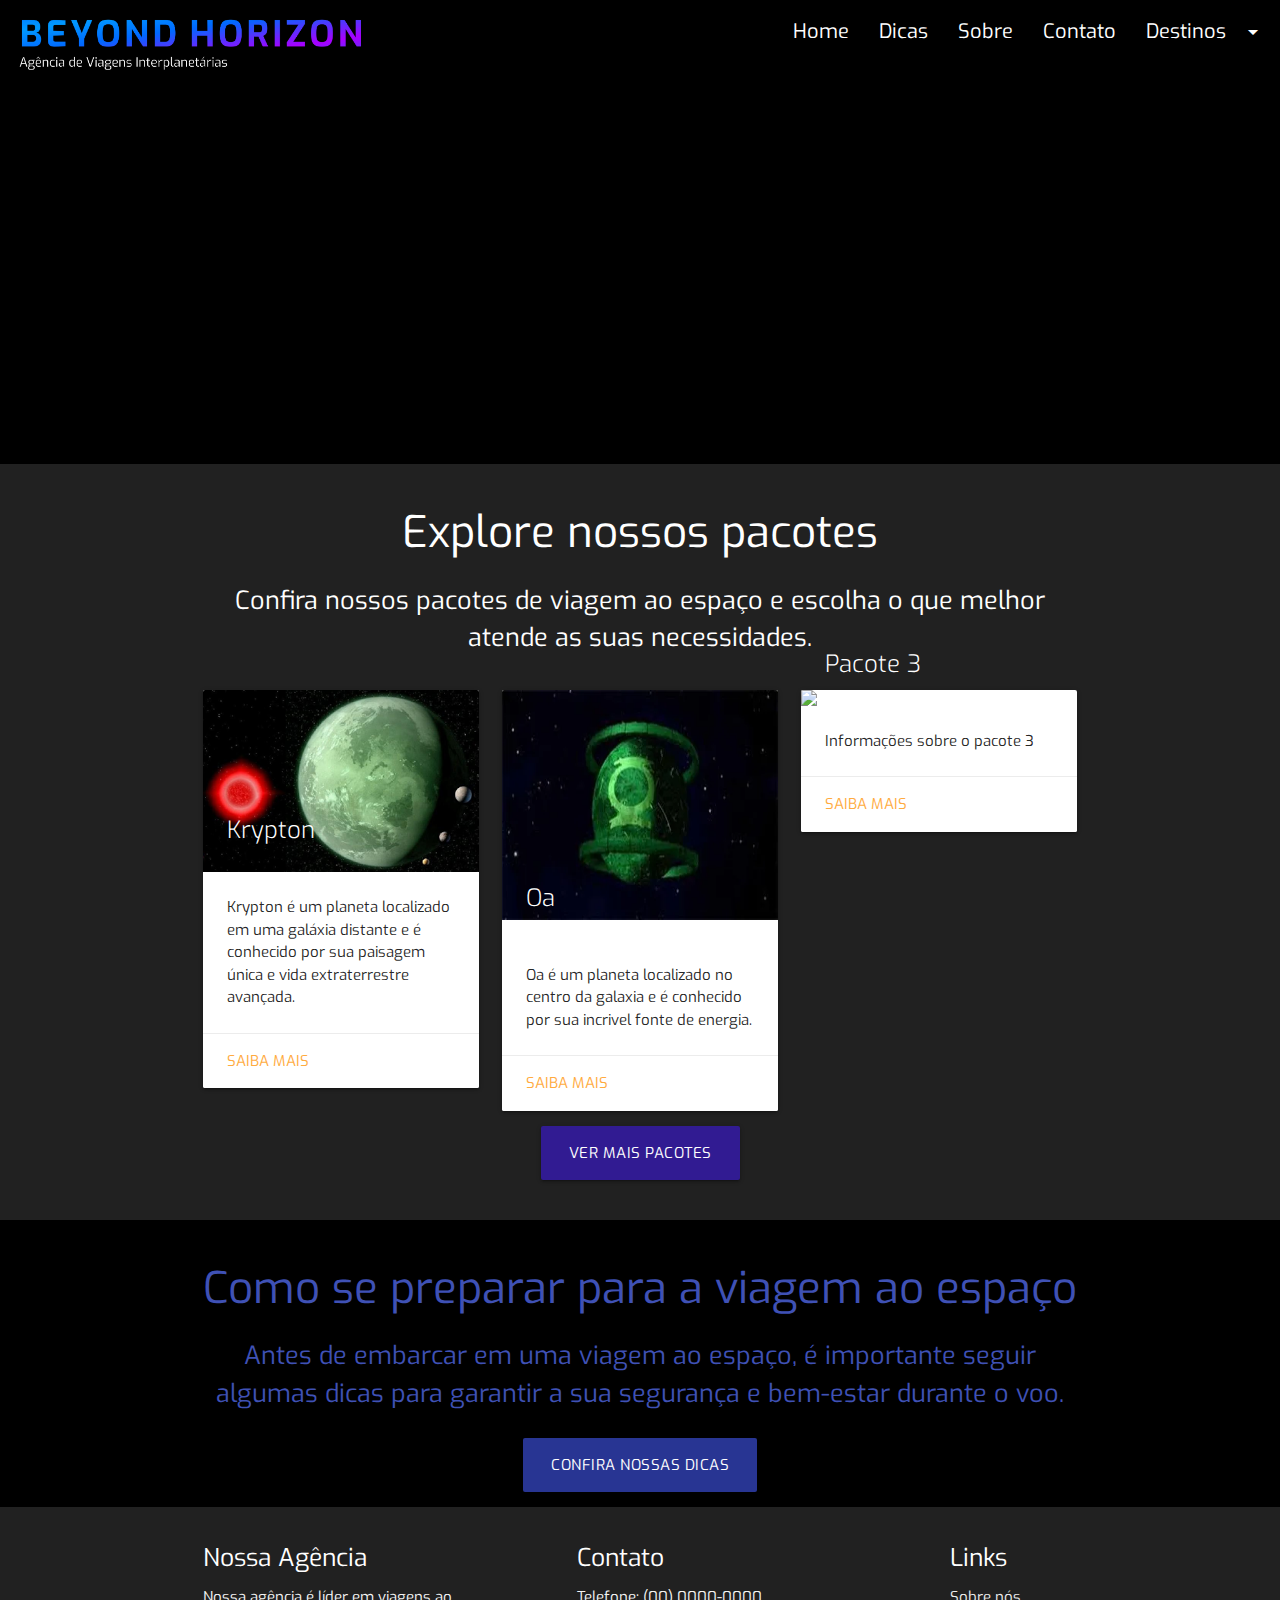
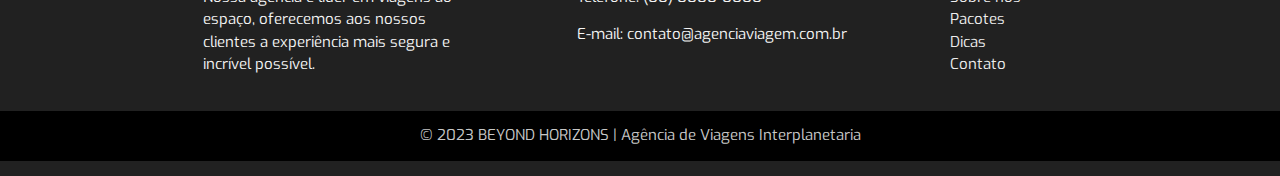
==== index.html @ 0f730738 "add lua e marte na navbar index" ====
<!DOCTYPE html>
<html>
<head>
  <!--Import Google Icon Font-->
  <link href="https://fonts.googleapis.com/icon?family=Material+Icons" rel="stylesheet">
  <link href="https://fonts.googleapis.com/css2?family=Exo&display=swap" rel="stylesheet">
  <!-- Compiled and minified CSS -->
  <link rel="stylesheet" href="https://cdnjs.cloudflare.com/ajax/libs/materialize/1.0.0/css/materialize.min.css">
  <!--Let browser know website is optimized for mobile-->
  <meta name="viewport" content="width=device-width, initial-scale=1.0" />
  <style>
    .navbar-fixed nav a {
      font-size: 20px;
    }
    .carousel-text {
      position: absolute;
      bottom: 20px;
      left: 20px;
      right: 20px;
      color: #fff;
      background-color: rgba(0, 0, 0, 0.3);
      padding: 20px;
    }
  </style>
</head>

<body style="background-color:black; font-family: 'Exo';">
 
  <!--Navbar-->
  <div class="navbar-fixed">
    <ul id="dropdown1" class="dropdown-content purple darken-4">
      <li><a href="planets/planet01.html"><span class="white-text text-darken-2">Krypton</span></a></li>
      <li><a href="planets/planet02.html"><span class="white-text text-darken-2">Oa</span></a></li>
      <li><a href="planets/planet03.html"><span class="white-text text-darken-2">Planet 03</span></a></li>
      <li><a href="planets/planet04.html"><span class="white-text text-darken-2">Planet 04</span></a></li>
      <li><a href="planets/planet05.html"><span class="white-text text-darken-2">Lua</span></a></li>
      <li><a href="planets/planet06.html"><span class="white-text text-darken-2">Marte</span></a></li>
    </ul>
    <nav>
      <div class="nav-wrapper black" style="height: 90px;">
        <a href="index.html" class="responsive-img center"><img src="img/logo02.png" alt="" style="height: 110%"></a>
        <ul class="right hide-on-med-and-down">
          <li><a href="index.html">Home</a></li>
          <li><a href="dicas.html">Dicas</a></li>
          <li><a href="about.html">Sobre</a></li>
          <li><a href="contact.html">Contato</a></li>
          <li><a class="dropdown-trigger" href="#!" data-target="dropdown1">Destinos<i
                class="material-icons right">arrow_drop_down</i></a></li>
        </ul>
      </div>
    </nav>
  </div>
  <!-- copiar ate aqui-->

  <!-- Carrossel de Imagens -->
  <div class="carousel carousel-slider center" data-indicators="true">
    <!-- Adicionar as imagens ao carrossel -->
    <div class="carousel-item black white-text flow-text" href="#one!">
      <div class="carousel-text">
        <h1>CONHEÇA NOVOS MUNDOS</h1>
      </div>
      <img src="img/carousel01.png" alt="Imagem 1">
    </div>
    <div class="carousel-item black white-text flow-text" href="#two!">
      <img src="img/carousel03.png" alt="Imagem 2">
      <div class="carousel-text">
        <h1>EXPLORE O INEXPLORÁVEL</h1>
      </div>
    </div>
    <div class="carousel-item black white-text flow-text" href="#three!">
      <img src="img/carousel02.png" alt="Imagem 3">
      <div class="carousel-text">
        <h1>SEJA UM PIONEIRO ESPACIAL</h1>
      </div>
    </div>
  </div>

  <!-- Seção de pacotes de viagem -->
  <div class="section grey darken-4">
    <div class="container ">
      <h3 class="white-text center-align">Explore nossos pacotes</h3>
      <p class="white-text flow-text center-align">Confira nossos pacotes de viagem ao espaço e escolha o que melhor atende as suas necessidades.</p>
      <div class="row">
        <div class="col s12 m4">
          <div class="card">
            <div class="card-image">
              <img src="img/krypton01.png">
              <span class="card-title">Krypton</span>
            </div>
            <div class="card-content">
              <p>Krypton é um planeta localizado em uma galáxia distante e é conhecido por sua paisagem única e vida extraterrestre avançada.</p>
            </div>
            <div class="card-action">
              <a href="./planets/planet01.html">Saiba mais</a>
            </div>
          </div>
        </div>

        <div class="col s12 m4">
          <div class="card">
            <div class="card-image" style ="height:250px">
              <img src="./img/oa-planeta.webp" style ="height:230px">
              <span class="card-title">Oa</span>
            </div>
            <div class="card-content">
              <p>Oa é um planeta localizado no centro da galaxia e é conhecido por sua incrivel fonte de energia.</p>
            </div>
            <div class="card-action">
              <a href="./planets/planet02.html">Saiba mais</a>
            </div>
          </div>
        </div>

        <div class="col s12 m4">
          <div class="card">
            <div class="card-image">
              <img src="https://via.placeholder.com/400x200/00bfff/fff?text=Pacote+3">
              <span class="card-title">Pacote 3</span>
            </div>
            <div class="card-content">
              <p>Informações sobre o pacote 3</p>
            </div>
            <div class="card-action">
              <a href="#">Saiba mais</a>
            </div>
          </div>
        </div>
        <div class="row">
          <div class="col s12 m12 center-align">
            <a class="waves-effect waves-light btn-large deep-purple darken-4" href="planetas.html">Ver mais pacotes</a>
          </div>
        </div>
      </div>
    </div>


    <div class="section black">
      <div class="container">
        <h3 class="center-align indigo-text accent-4">Como se preparar para a viagem ao espaço</h3>
        <p class="flow-text center-align indigo-text accent-3">Antes de embarcar em uma viagem ao espaço, é importante seguir algumas dicas para garantir a sua segurança e bem-estar durante o voo.</p>
      </div>
      <div class="col s12 m12 center-align">
        <a class="waves-effect waves-light btn-large indigo darken-3" href="dicas.html">Confira nossas Dicas</a>
      </div>
    </div>


    <!-- Adicione um rodapé à página -->
    <footer class="page-footer grey darken-4">
      <div class="container">
        <div class="row">
          <div class="col s6 m4">
            <h5 class="white-text">Nossa Agência</h5>
            <p class="grey-text text-lighten-4">Nossa agência é líder em viagens ao espaço, oferecemos aos
              nossos clientes a experiência mais segura e incrível possível.</p>
          </div>
          <div class="col s6 m1"></div>
          <div class="col s6 m5">
            <h5 class="white-text">Contato</h5>
            <p class="grey-text text-lighten-4">Telefone: (00) 0000-0000</p>
            <p class="grey-text text-lighten-4">E-mail: contato@agenciaviagem.com.br</p>
          </div>
          <div class="col s6 m2">
            <h5 class="white-text">Links</h5>
            <ul>
              <li><a class="grey-text text-lighten-3" href="#!">Sobre nós</a></li>
              <li><a class="grey-text text-lighten-3" href="#!">Pacotes</a></li>
              <li><a class="grey-text text-lighten-3" href="#!">Dicas</a></li>
              <li><a class="grey-text text-lighten-3" href="#!">Contato</a></li>
            </ul>
          </div>
        </div>
      </div>
      <div class="footer-copyright black">
        <div class="container center-align">
          © 2023 BEYOND HORIZONS | Agência de Viagens Interplanetaria
        </div>
      </div>
    </footer>

    <!--JavaScript at end of body for optimized loading-->
    <script src="https://code.jquery.com/jquery-3.6.3.js"
      integrity="sha256-nQLuAZGRRcILA+6dMBOvcRh5Pe310sBpanc6+QBmyVM=" crossorigin="anonymous"></script>
    <!-- Compiled and minified JavaScript -->
    <script src="materialize/js/materialize.js"></script>
    <!-- Custon JS-->
    <script src="materialize/js/person.js"></script>
</body>
</html>
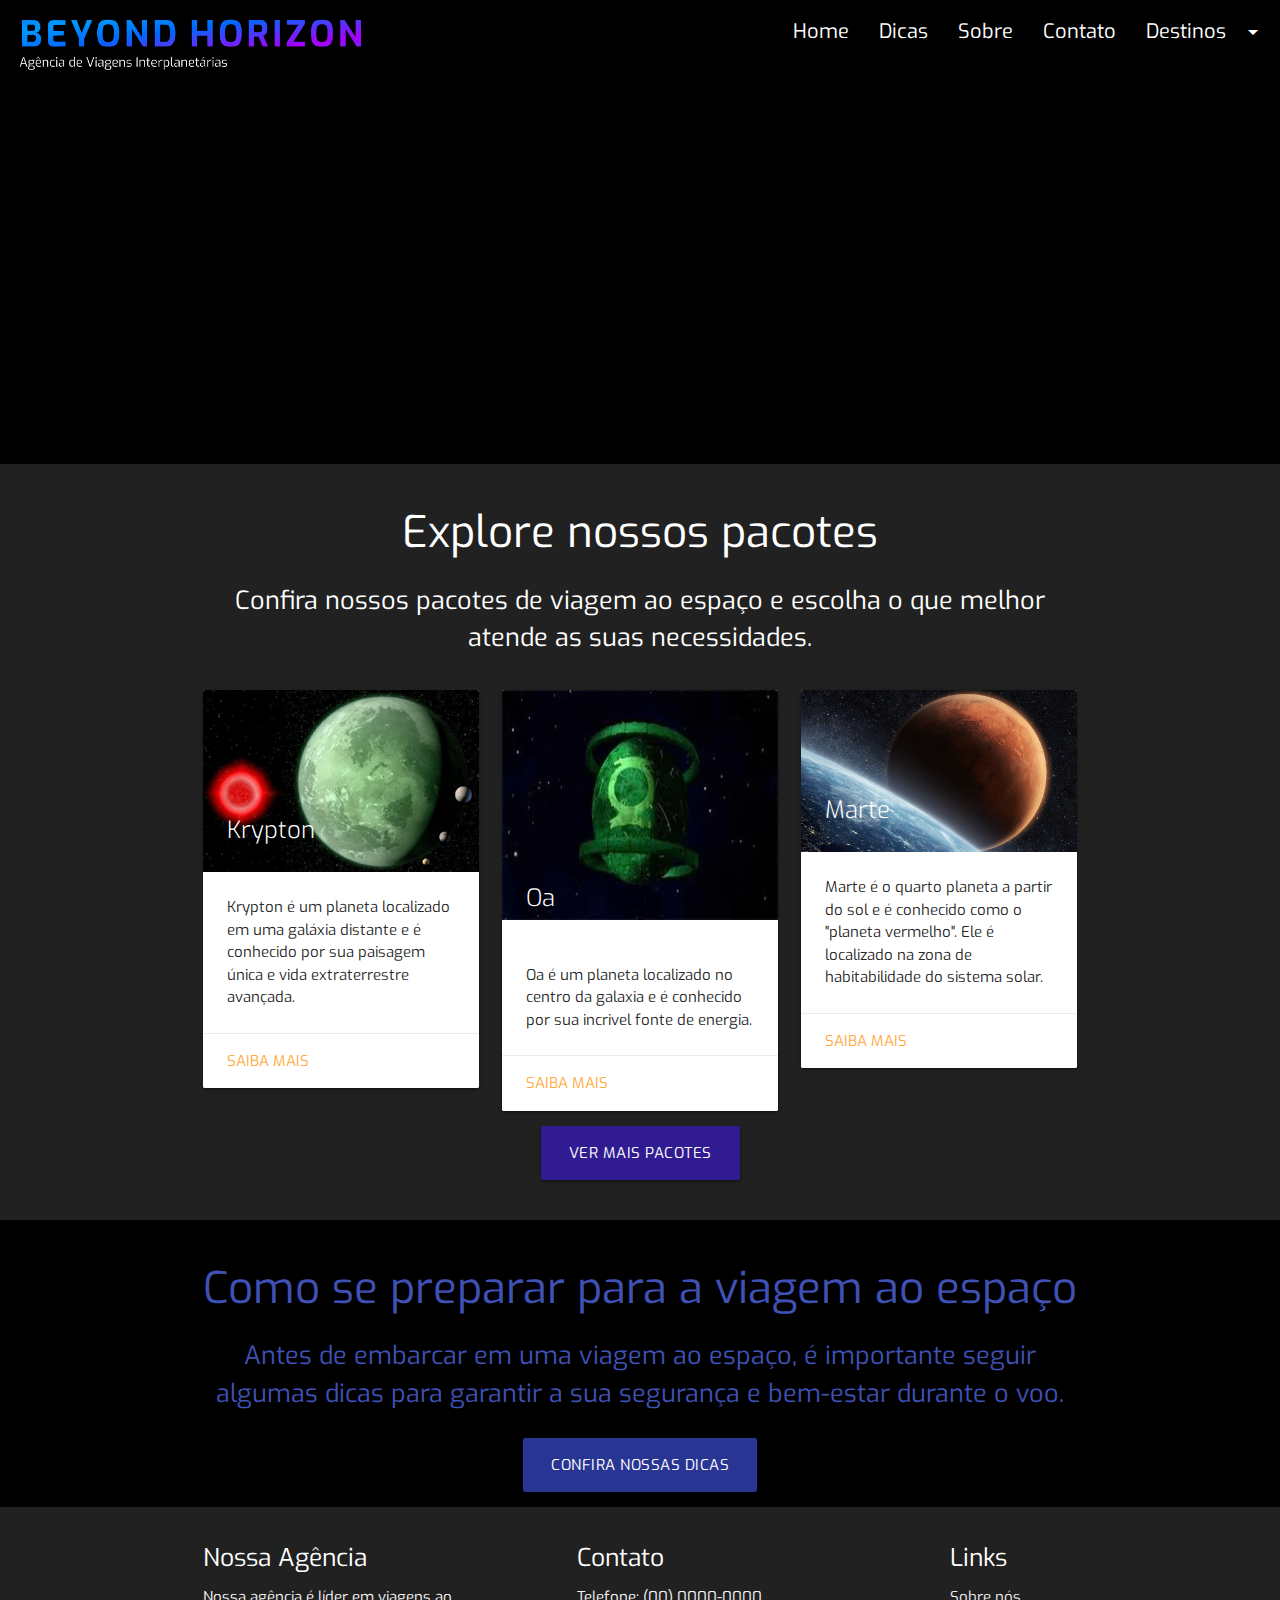
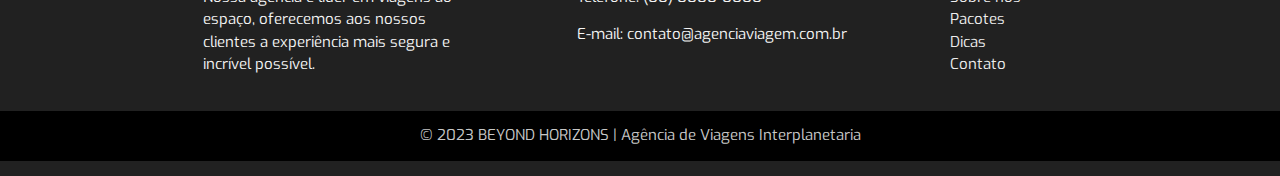
==== commit 6f146360: "add marte no card em index.html" ====
--- a/index.html
+++ b/index.html
@@ -114,14 +114,14 @@
         <div class="col s12 m4">
           <div class="card">
             <div class="card-image">
-              <img src="https://via.placeholder.com/400x200/00bfff/fff?text=Pacote+3">
-              <span class="card-title">Pacote 3</span>
+              <img src="./img/Marte-e-Terra.jpg">
+              <span class="card-title">Marte</span>
             </div>
             <div class="card-content">
-              <p>Informações sobre o pacote 3</p>
+              <p>Marte é o quarto planeta a partir do sol e é conhecido como o "planeta vermelho". Ele é localizado na zona de habitabilidade do sistema solar.</p>
             </div>
             <div class="card-action">
-              <a href="#">Saiba mais</a>
+              <a href="./planets/planet06.html">Saiba mais</a>
             </div>
           </div>
         </div>
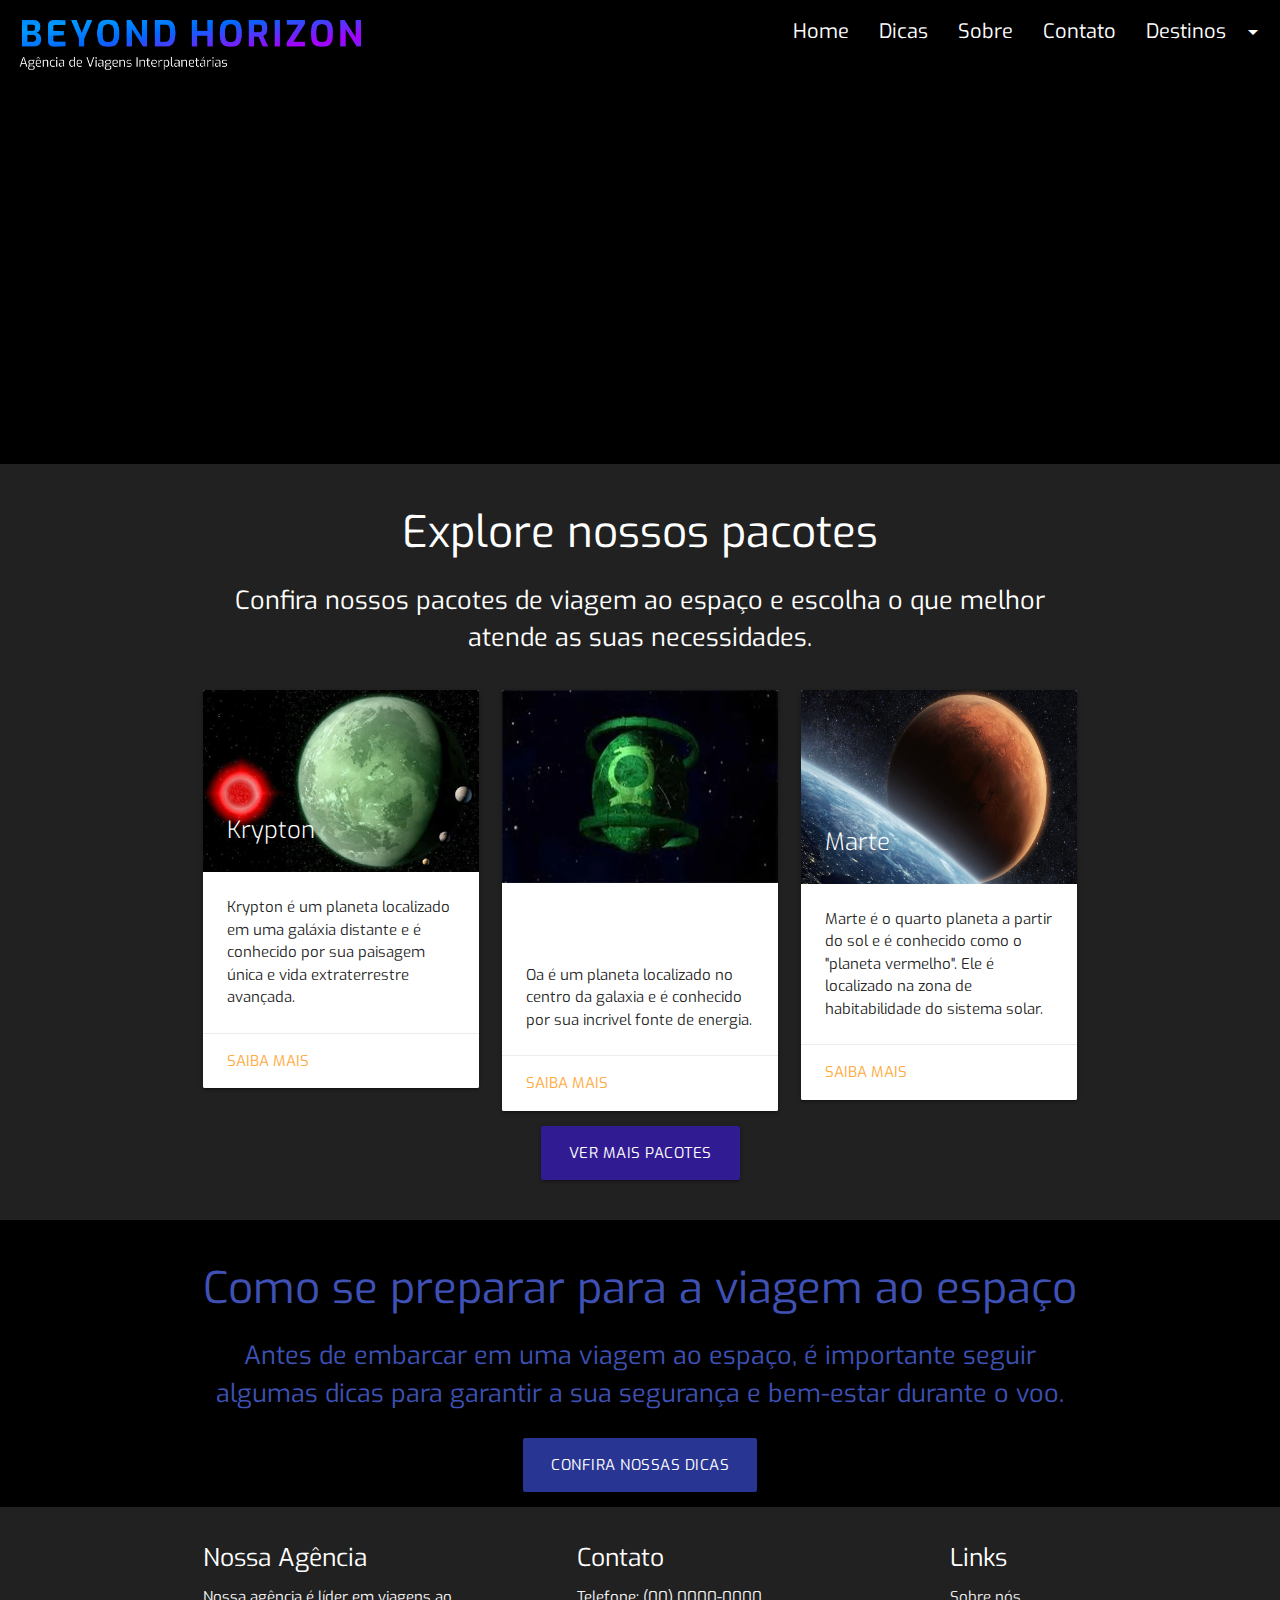
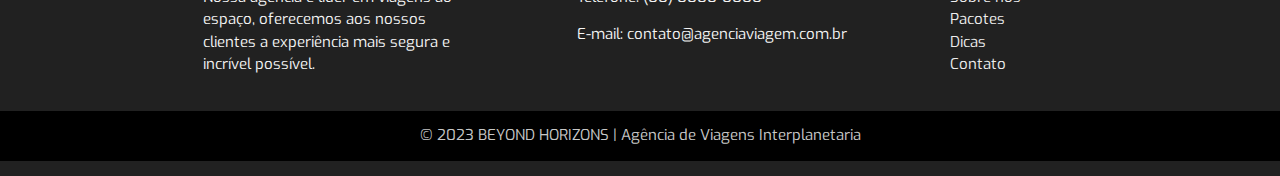
==== commit ec756d7d: "fix altura dos cards no index.html" ====
--- a/index.html
+++ b/index.html
@@ -99,7 +99,7 @@
         <div class="col s12 m4">
           <div class="card">
             <div class="card-image" style ="height:250px">
-              <img src="./img/oa-planeta.webp" style ="height:230px">
+              <img src="./img/oa-planeta.webp" style ="height:193px">
               <span class="card-title">Oa</span>
             </div>
             <div class="card-content">
@@ -114,7 +114,7 @@
         <div class="col s12 m4">
           <div class="card">
             <div class="card-image">
-              <img src="./img/Marte-e-Terra.jpg">
+              <img src="./img/Marte-e-Terra.jpg" style="height: 194px;">
               <span class="card-title">Marte</span>
             </div>
             <div class="card-content">
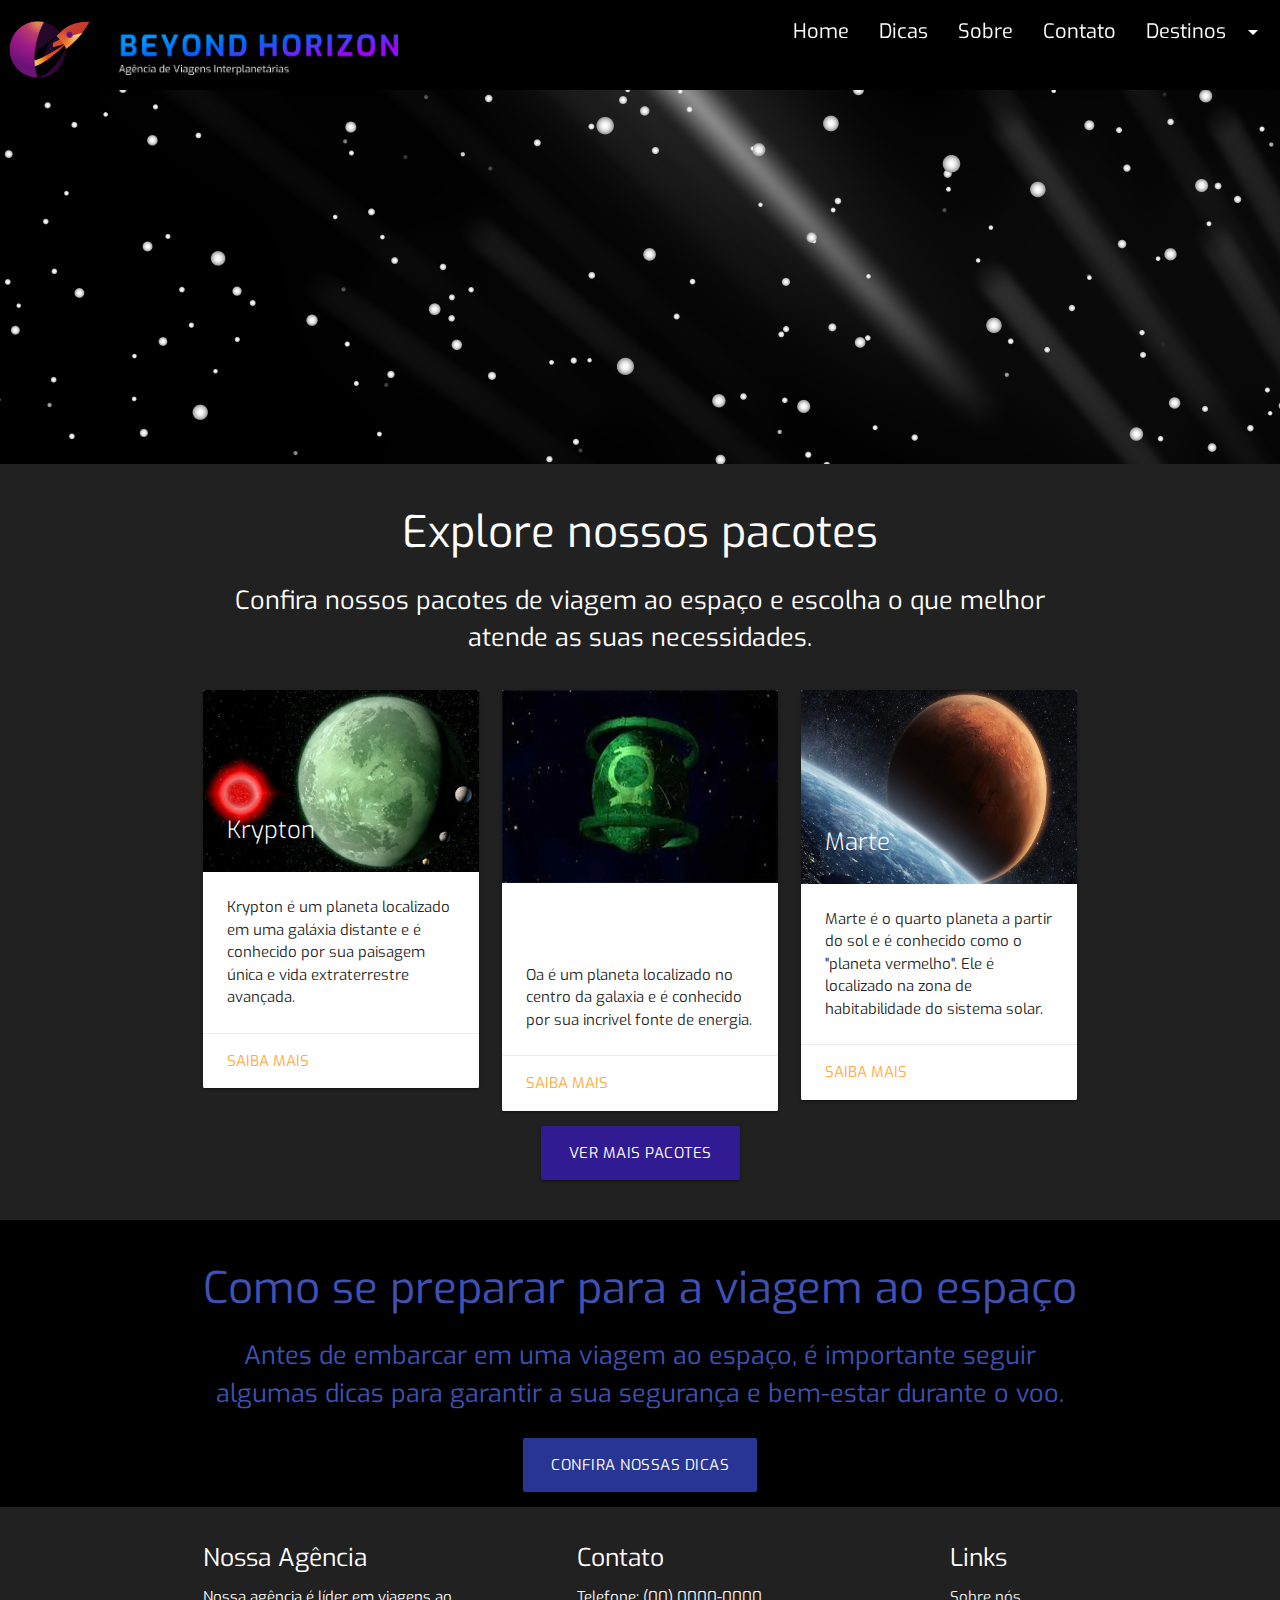
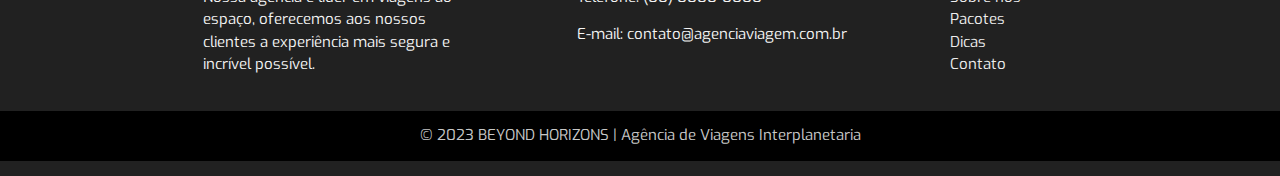
==== commit 47e7be7c: "att proxima centauri b na navbar em todos" ====
--- a/index.html
+++ b/index.html
@@ -24,7 +24,7 @@
   </style>
 </head>
 
-<body style="background-color:black; font-family: 'Exo';">
+<body style="background-image: url(img/background_hyperspace.jpg);  font-family: 'Exo';">
  
   <!--Navbar-->
   <div class="navbar-fixed">
@@ -32,20 +32,20 @@
       <li><a href="planets/planet01.html"><span class="white-text text-darken-2">Krypton</span></a></li>
       <li><a href="planets/planet02.html"><span class="white-text text-darken-2">Oa</span></a></li>
       <li><a href="planets/planet03.html"><span class="white-text text-darken-2">Planet 03</span></a></li>
-      <li><a href="planets/planet04.html"><span class="white-text text-darken-2">Planet 04</span></a></li>
+      <li><a href="planets/planet04.html"><span class="white-text text-darken-2">Proxima Centauri B</span></a></li>
       <li><a href="planets/planet05.html"><span class="white-text text-darken-2">Lua</span></a></li>
       <li><a href="planets/planet06.html"><span class="white-text text-darken-2">Marte</span></a></li>
     </ul>
     <nav>
       <div class="nav-wrapper black" style="height: 90px;">
-        <a href="index.html" class="responsive-img center"><img src="img/logo02.png" alt="" style="height: 110%"></a>
+        <a href="index.html" class="responsive-img"><img src="../img/logo.png" alt="" style="height: 110%;"></a>
+        <a href="index.html" class="responsive-img center"><img src="../img/logo02.png" alt="" style="height: 90%"></a>
         <ul class="right hide-on-med-and-down">
-          <li><a href="index.html">Home</a></li>
-          <li><a href="dicas.html">Dicas</a></li>
-          <li><a href="about.html">Sobre</a></li>
-          <li><a href="contact.html">Contato</a></li>
-          <li><a class="dropdown-trigger" href="#!" data-target="dropdown1">Destinos<i
-                class="material-icons right">arrow_drop_down</i></a></li>
+          <li><a href="../index.html">Home</a></li>
+          <li><a href="../dicas.html">Dicas</a></li>
+          <li><a href="../about.html">Sobre</a></li>
+          <li><a href="../contact.html">Contato</a></li>
+          <li><a class="dropdown-trigger" href="#!" data-target="dropdown1">Destinos<i class="material-icons right">arrow_drop_down</i></a></li>
         </ul>
       </div>
     </nav>
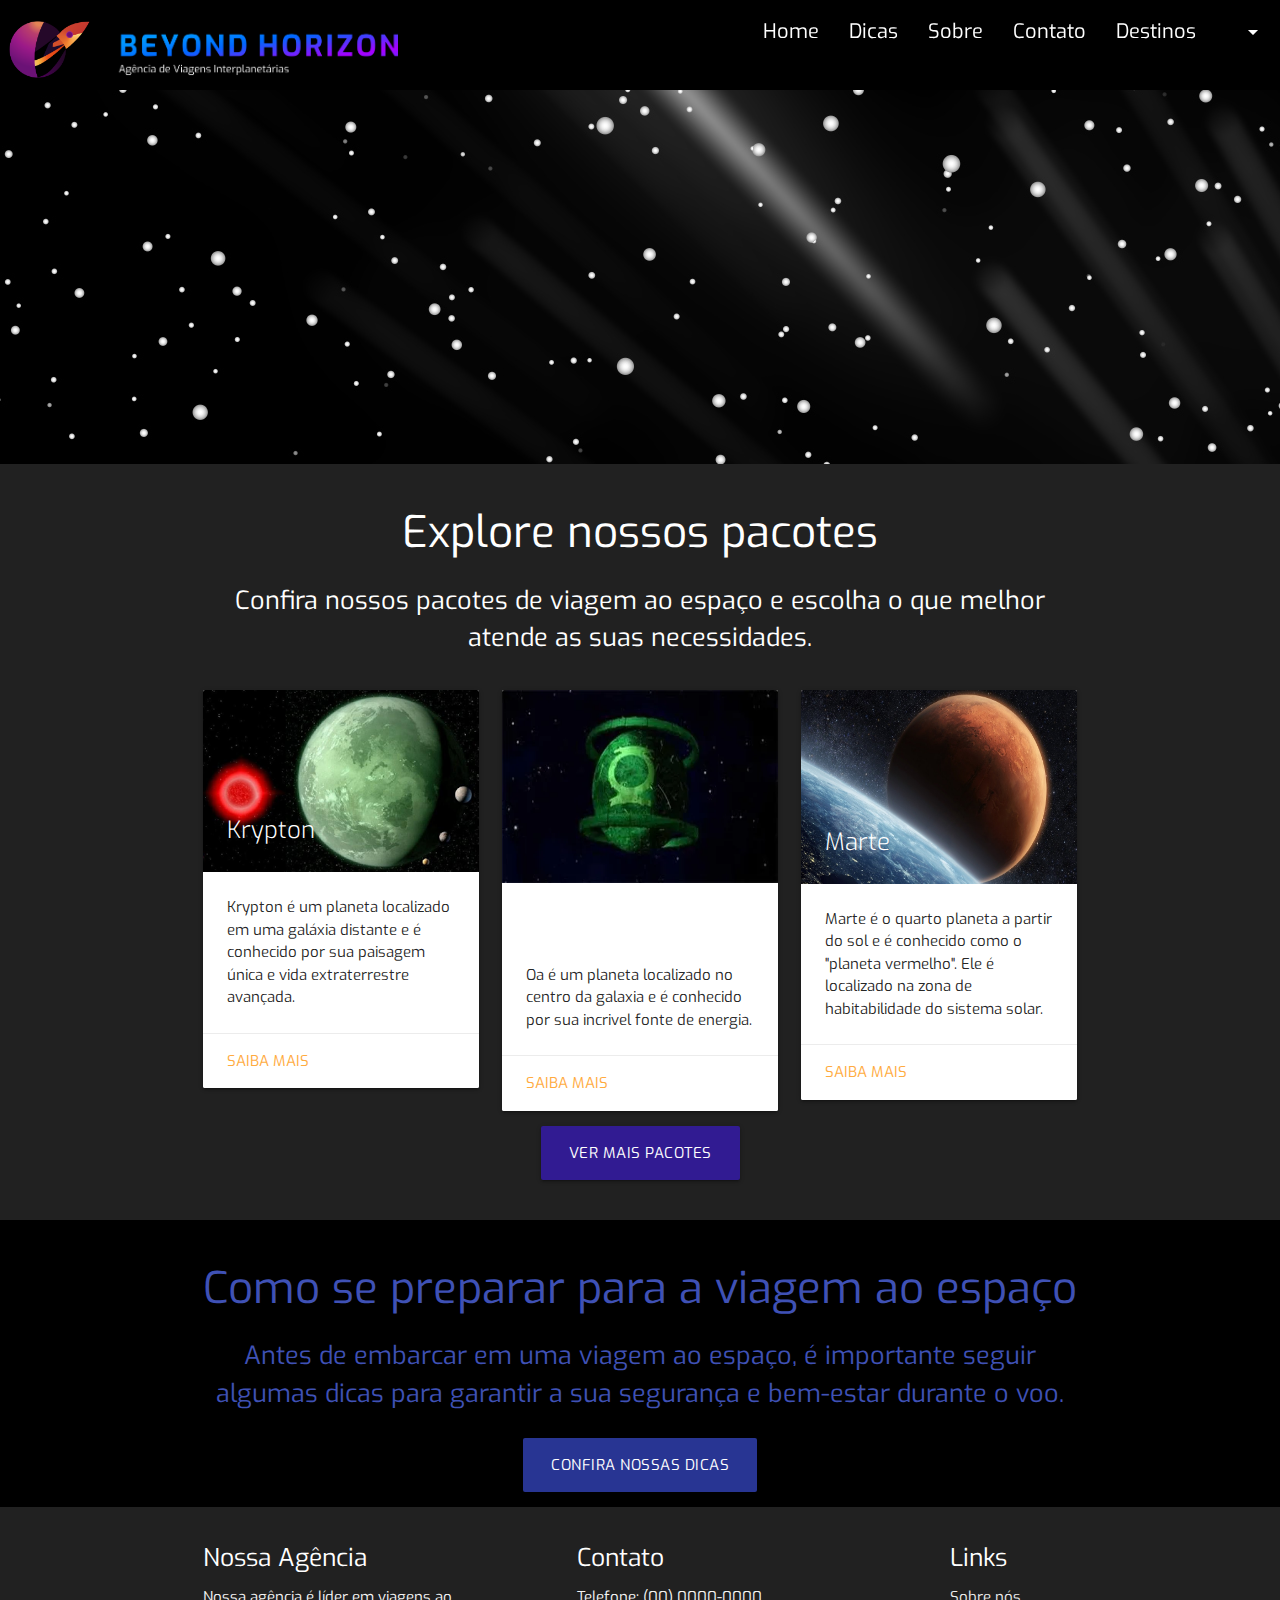
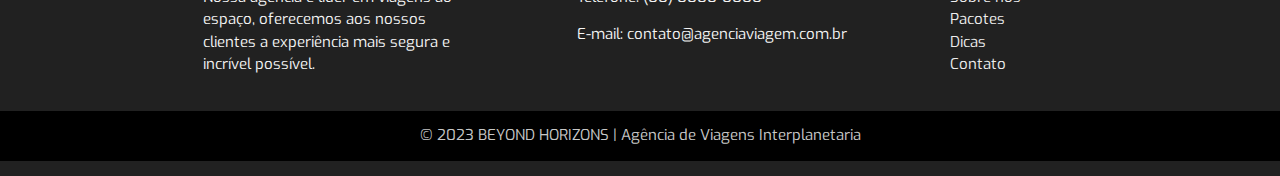
==== commit 01faf9e0: "nav up" ====
--- a/index.html
+++ b/index.html
@@ -1,5 +1,8 @@
 <!DOCTYPE html>
 <html>
+<!DOCTYPE html>
+<html>
+
 <head>
   <!--Import Google Icon Font-->
   <link href="https://fonts.googleapis.com/icon?family=Material+Icons" rel="stylesheet">
@@ -12,6 +15,7 @@
     .navbar-fixed nav a {
       font-size: 20px;
     }
+
     .carousel-text {
       position: absolute;
       bottom: 20px;
@@ -22,10 +26,10 @@
       padding: 20px;
     }
   </style>
+
 </head>
 
 <body style="background-image: url(img/background_hyperspace.jpg);  font-family: 'Exo';">
- 
   <!--Navbar-->
   <div class="navbar-fixed">
     <ul id="dropdown1" class="dropdown-content purple darken-4">
@@ -38,19 +42,20 @@
     </ul>
     <nav>
       <div class="nav-wrapper black" style="height: 90px;">
-        <a href="index.html" class="responsive-img"><img src="../img/logo.png" alt="" style="height: 110%;"></a>
-        <a href="index.html" class="responsive-img center"><img src="../img/logo02.png" alt="" style="height: 90%"></a>
+        <a href="index.html" class="responsive-img"><img src="img/logo.png" alt="" style="height: 110%;"></a>
+        <a href="index.html" class="responsive-img center"><img src="img/logo02.png" alt="" style="height: 90%"></a>
         <ul class="right hide-on-med-and-down">
-          <li><a href="../index.html">Home</a></li>
-          <li><a href="../dicas.html">Dicas</a></li>
-          <li><a href="../about.html">Sobre</a></li>
-          <li><a href="../contact.html">Contato</a></li>
-          <li><a class="dropdown-trigger" href="#!" data-target="dropdown1">Destinos<i class="material-icons right">arrow_drop_down</i></a></li>
+          <li><a href="index.html">Home</a></li>
+          <li><a href="dicas.html">Dicas</a></li>
+          <li><a href="about.html">Sobre</a></li>
+          <li><a href="contact.html">Contato</a></li>
+          <li><a href="planetas.html">Destinos</a></li>
+          <li><a class="dropdown-trigger" href="#!" data-target="dropdown1"><i
+                class="material-icons right">arrow_drop_down</i></a></li>
         </ul>
       </div>
     </nav>
   </div>
-  <!-- copiar ate aqui-->
 
   <!-- Carrossel de Imagens -->
   <div class="carousel carousel-slider center" data-indicators="true">
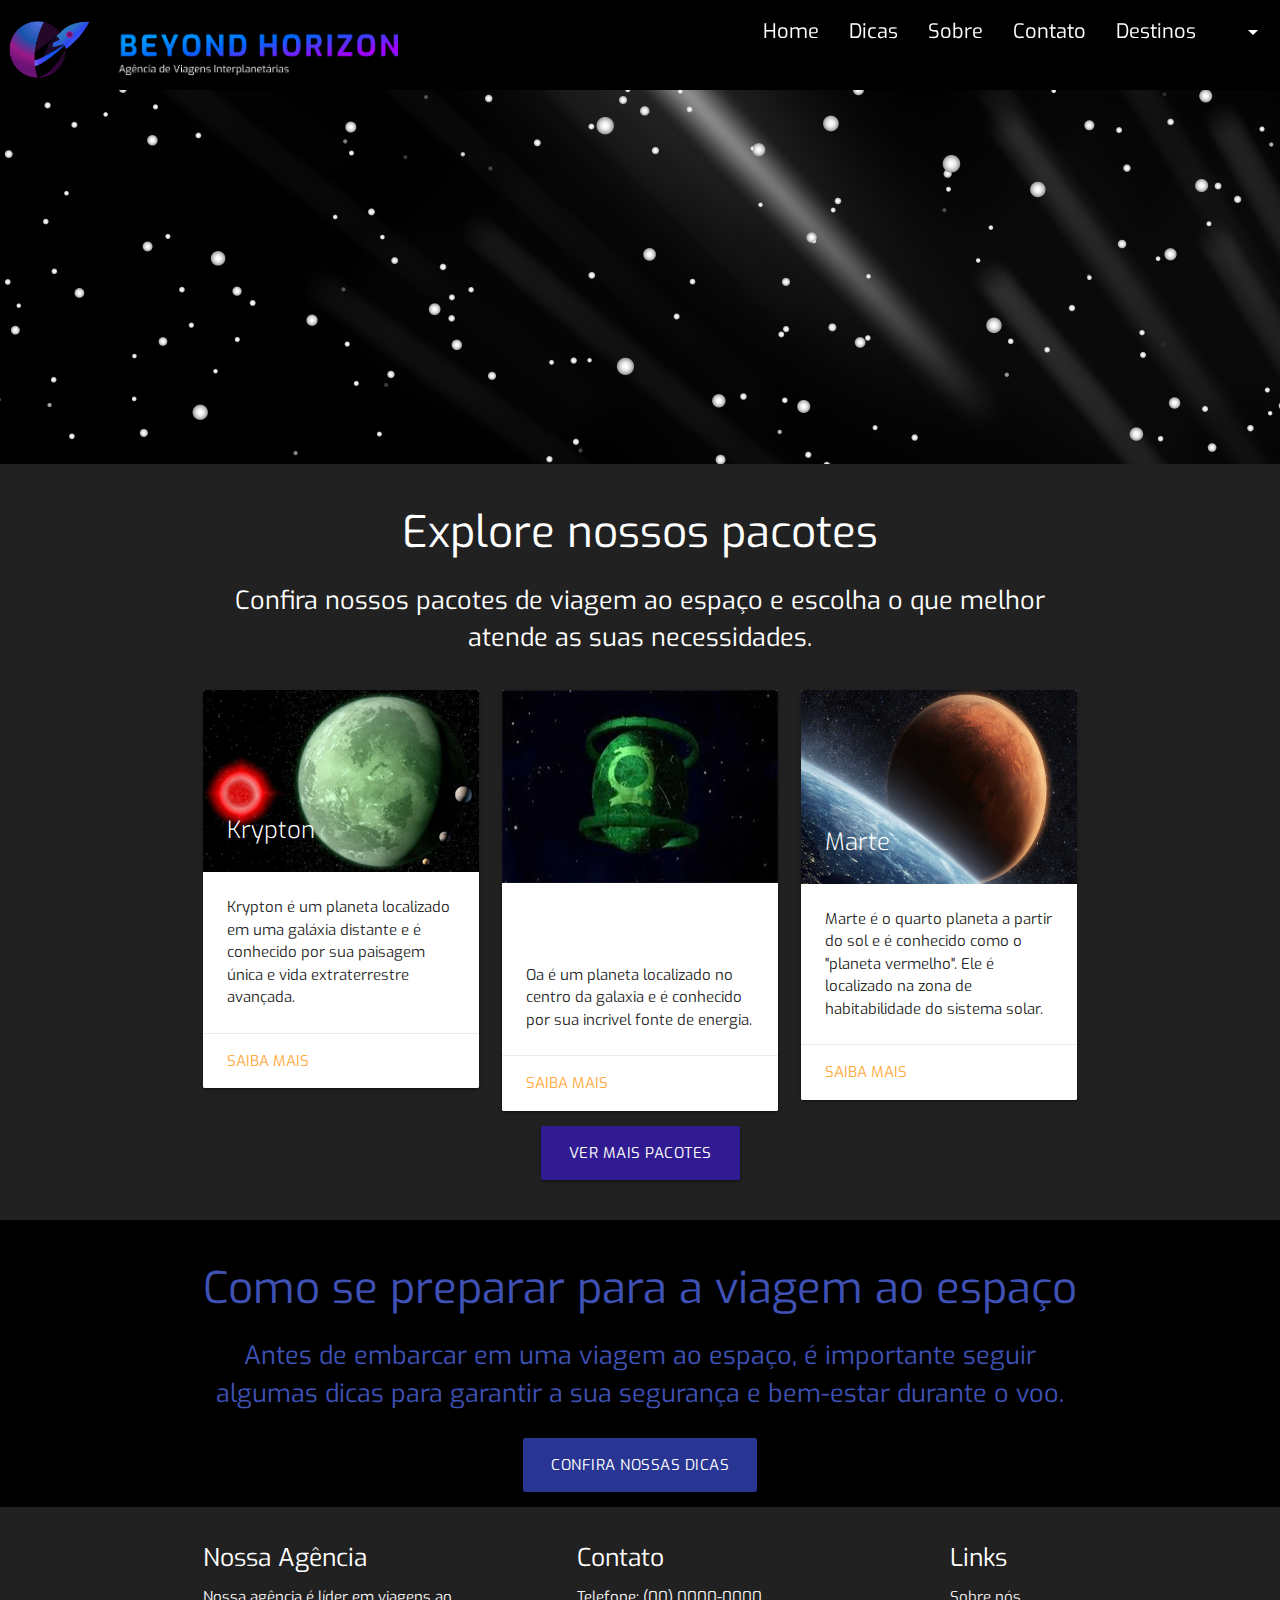
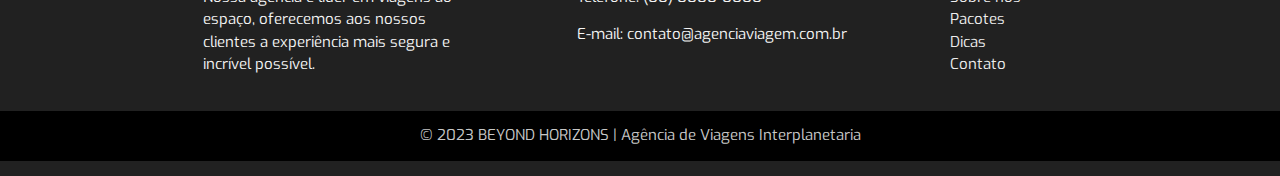
==== commit 3c4c9e68: "planet 3 add" ====
--- a/index.html
+++ b/index.html
@@ -32,14 +32,15 @@
 <body style="background-image: url(img/background_hyperspace.jpg);  font-family: 'Exo';">
   <!--Navbar-->
   <div class="navbar-fixed">
-    <ul id="dropdown1" class="dropdown-content purple darken-4">
-      <li><a href="planets/planet01.html"><span class="white-text text-darken-2">Krypton</span></a></li>
-      <li><a href="planets/planet02.html"><span class="white-text text-darken-2">Oa</span></a></li>
-      <li><a href="planets/planet03.html"><span class="white-text text-darken-2">Planet 03</span></a></li>
-      <li><a href="planets/planet04.html"><span class="white-text text-darken-2">Proxima Centauri B</span></a></li>
-      <li><a href="planets/planet05.html"><span class="white-text text-darken-2">Lua</span></a></li>
-      <li><a href="planets/planet06.html"><span class="white-text text-darken-2">Marte</span></a></li>
-    </ul>
+    <div class="navbar-fixed">
+      <ul id="dropdown1" class="dropdown-content purple darken-4">
+        <li><a href="planets/planet01.html"><span class="white-text text-darken-2">Krypton</span></a></li>
+        <li><a href="planets/planet02.html"><span class="white-text text-darken-2">Oa</span></a></li>
+        <li><a href="planets/planet03.html"><span class="white-text text-darken-2">Arrakis</span></a></li>
+        <li><a href="planets/planet04.html"><span class="white-text text-darken-2">Proxima Centauri B</span></a></li>
+        <li><a href="planets/planet05.html"><span class="white-text text-darken-2">Lua</span></a></li>
+        <li><a href="planets/planet06.html"><span class="white-text text-darken-2">Marte</span></a></li>
+      </ul>
     <nav>
       <div class="nav-wrapper black" style="height: 90px;">
         <a href="index.html" class="responsive-img"><img src="img/logo.png" alt="" style="height: 110%;"></a>
